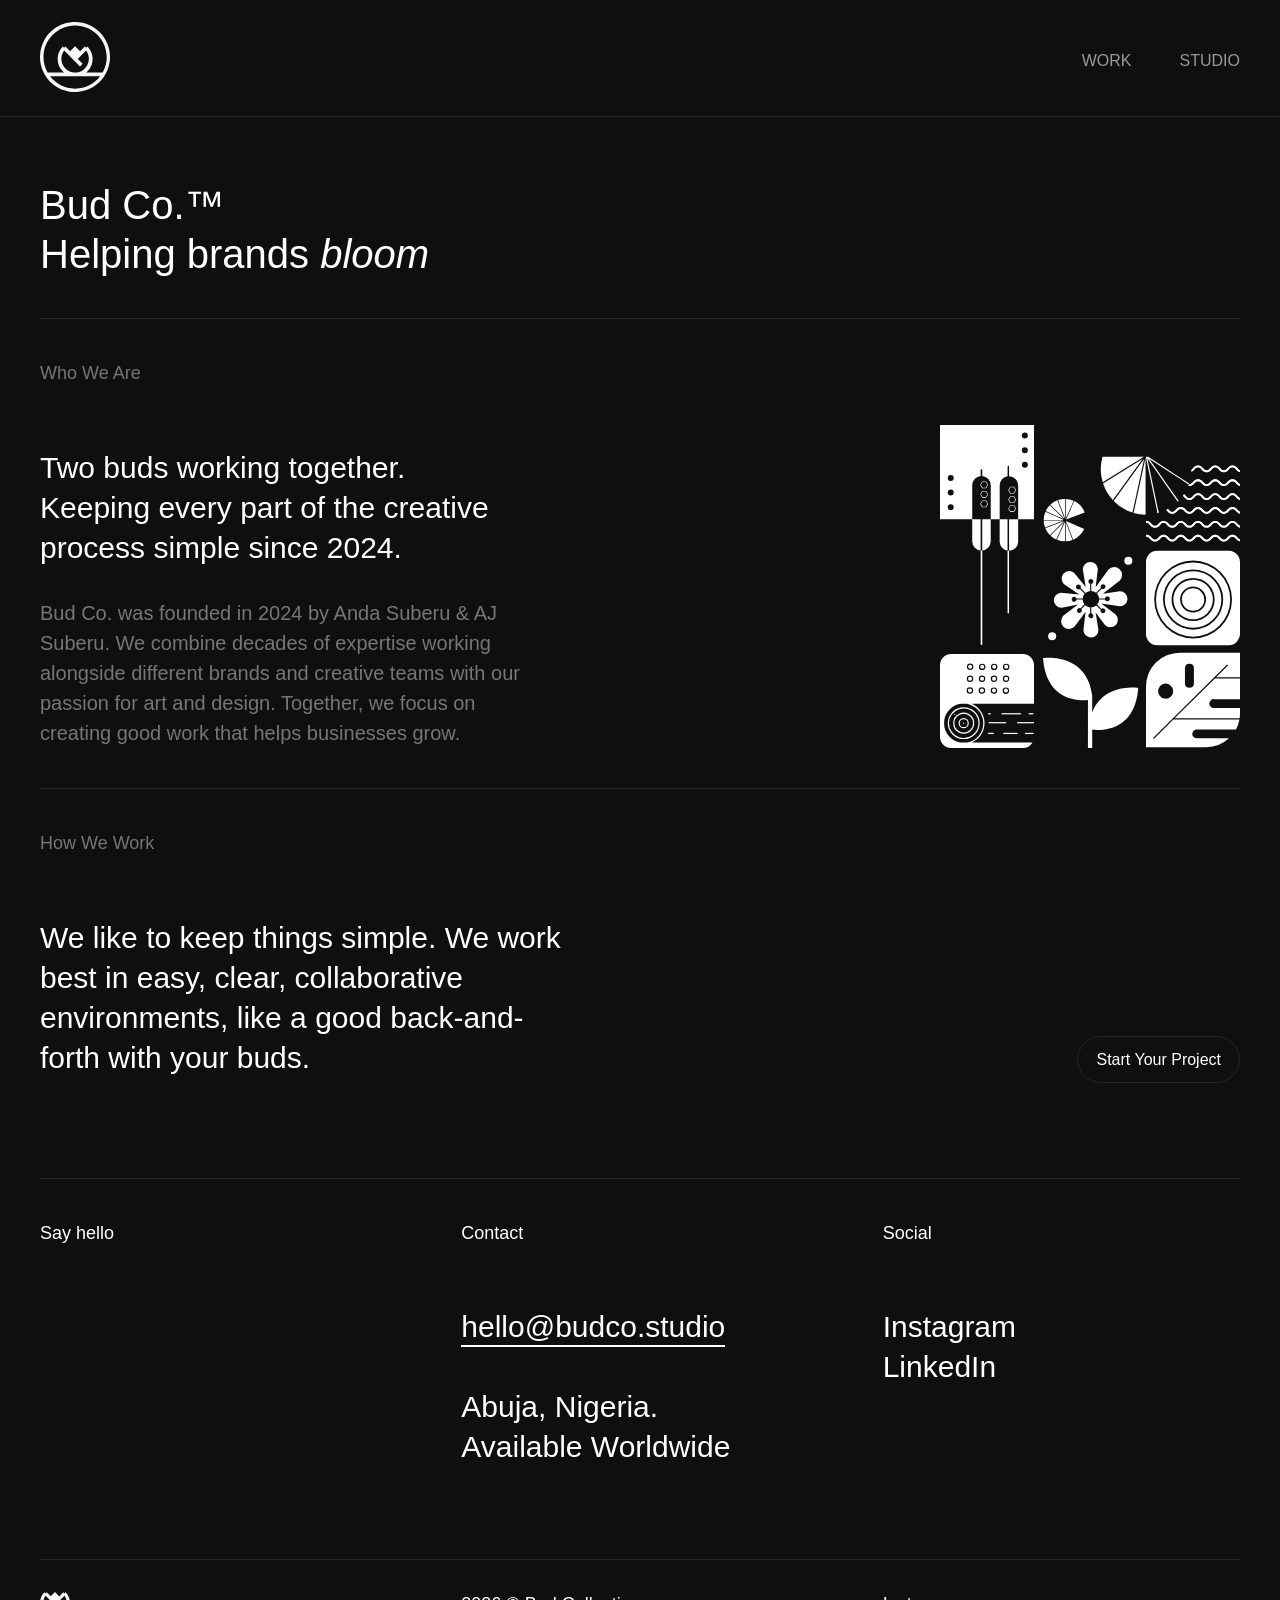
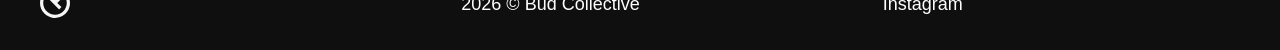
==== studio.html @ fcc559c8 "Add files via upload" ====
<!DOCTYPE html>
<html lang="en">
<head>
  <meta charset="UTF-8" />
  <meta name="viewport" content="width=device-width, initial-scale=1.0"/>
  <meta name="description" content="Studio – Bud Co.">
  <title>Studio – Bud Co.</title>
  <link rel="icon" href="budfavicon.png" type="image/png">
  <link rel="stylesheet" href="style.css" />
</head>
<body class="dark-mode">
<div class="cursor">
  <span class="cursor-text"></span>
</div>

  <header>
  <div class="header-container fade-up">
    <a href="https://www.budco.studio" class="logo">
        <img src="budlogo.svg">
    </a>

    <nav class="nav-menu">
      <ul>
      <li><a href="https://www.budco.studio">Work</a></li>
      <li><a href="https://www.budco.studio/studio.html">Studio</a></li>
      <li class="theme"><button id="theme-toggle"></button></li>
      </ul>
    </nav>
  </div>
</header>

  <main class="container">
    <section class="hero">

<div class="hero-left">
<h1>
  <span class="aline">Bud Co.™</span>
  <div class="rotatorcontainer">
  <h1 class="rotating-text">
    Helping brands <span class="nowrap">
      <span class="window">
        <div class="window-inner">
          <span><i>bloom</i><br /></span>
          <span><i>grow</i><br /></span>
          <span><i>thrive</i><br /></span>
          <span><i>blossom</i><br /></span>
          <span><i>take root</i><br /></span>
          <span><i>bloom</i><br /></span>
        </div>
      </span>
    </span>
  </h1>
</div>
</h1>
</div>

<div class="hero-right">
  <!--<p>
    Our Work
    <span class="about-arrow">
      <img src="arrow.svg" alt="">
    </span>
  </p>-->
</div>

</section>

<section class="divider"></section>

<section class="whoweare">
<div class="whowearehero">
<div class="whoweare-left">
<p class="subheading">Who We Are</p>
<h2>Two buds working together.<br> Keeping every part of the creative process simple since 2024.</h2>
<p class="whoweare-description">Bud Co. was founded in 2024 by Anda Suberu & AJ Suberu. We combine decades of expertise working alongside different brands and creative teams with our passion for art and design. Together, we focus on creating good work that helps businesses grow.</p>
</div>

<div class="whoweare-right">
<img src="budabout.svg" alt="budco illustration">
</div>
</div>

<section class="divider"></section>

<section>
<div class="serviceshero">
<div class="services-left">
<p class="subheading">How We Work</p>
<h2>We like to keep things simple. We work best in easy, clear, collaborative environments, like a good back-and-forth with your buds.
</h2>
</div>

<div class="services-right">
<a href="#" class="btn">Start Your Project</a>
</div>
</div>

</section>

<section class="divider"></section>

<section>
<div class="contact">
<div class="contact-left">
<p class="contactsubheading">Say hello</p>
</div>

<div class="contact-mid">
  <p class="contactsubheading">Contact</p>
<h2> <a href="mailto:hello@budco.studio" class="email">hello@budco.studio</a> <br><br>Abuja, Nigeria.<br>Available Worldwide</h2>
</div>

<div class="contact-right">
  <p class="contactsubheading">Social</p>
<h2>Instagram<br>LinkedIn</h2>
</div>
</div>

</section>

<section class="footer">
      <div class="footer-left">
      <a href="#" class="footerlogo">
        <img src="footerlogo.svg">
      </a>
      </div>

      <div class="footer-mid">
      <p class="links">2026 © Bud Collective</p>
      </div>

      <div class="footer-right">
      <p class="links">
        <a href="#">Instagram</a>
      </p>
      </div>
</section>

</main>
</body>

<script>
// Momentum scroll
/*
let currentScroll = window.scrollY;
let targetScroll = window.scrollY;
const ease = 0.05;

let isEnabled = false;
let wheelHandler = null;

function isDesktop() {
  return window.innerWidth > 1023;
}

function enableSmoothScroll() {
  if (isEnabled) return;

  isEnabled = true;

  wheelHandler = (e) => {
    e.preventDefault();

    targetScroll += e.deltaY;
    targetScroll = Math.max(
      0,
      Math.min(
        targetScroll,
        document.documentElement.scrollHeight - window.innerHeight
      )
    );
  };

  window.addEventListener("wheel", wheelHandler, { passive: false });

  function animate() {
    currentScroll += (targetScroll - currentScroll) * ease;
    window.scrollTo(0, currentScroll);
    requestAnimationFrame(animate);
  }

  animate();
}

function disableSmoothScroll() {
  if (!isEnabled) return;

  isEnabled = false;

  window.removeEventListener("wheel", wheelHandler);
  wheelHandler = null;

  window.scrollTo(0, window.scrollY);
}

function checkScrollMode() {
  if (isDesktop()) {
    enableSmoothScroll();
  } else {
    disableSmoothScroll();
  }
}

// init after load (important)
window.addEventListener("load", checkScrollMode);
window.addEventListener("resize", checkScrollMode);

*/

// Theme toggle
const toggleButton = document.getElementById('theme-toggle');
const body = document.body;

// Add img and span inside the button
toggleButton.innerHTML = `
  <img id="theme-icon" src="" alt="theme icon" />
  <span id="theme-label"></span>
`;

const icon = document.getElementById('theme-icon');
const label = document.getElementById('theme-label');

// Update button icon and label based on current theme
function updateButtonLabel() {
  if (body.classList.contains('dark-mode')) {
    icon.src = 'dark_mode.svg';
    label.textContent = '';
  } else {
    icon.src = 'light_mode.svg';
    label.textContent = '';
  }
}

// Manual toggle — user takes control
toggleButton.addEventListener('click', () => {
  body.classList.toggle('dark-mode');
  updateButtonLabel();
});

// Initialize on page load
updateButtonLabel();

// Custom cursor
const cursor = document.querySelector(".cursor");

let mouseX = 0;
let mouseY = 0;
let currentX = 0;
let currentY = 0;

let started = false;

document.addEventListener("mousemove", (e) => {
  mouseX = e.clientX;
  mouseY = e.clientY;

  if (!started) {
    // instantly sync position (no animation jump)
    currentX = mouseX;
    currentY = mouseY;

    cursor.style.left = currentX + "px";
    cursor.style.top = currentY + "px";
    cursor.style.opacity = "1";

    started = true;
    requestAnimationFrame(animateCursor);
  }
});

// smooth follow
function animateCursor() {
  currentX += (mouseX - currentX) * 0.3;
  currentY += (mouseY - currentY) * 0.3;

  cursor.style.left = currentX + "px";
  cursor.style.top = currentY + "px";

  requestAnimationFrame(animateCursor);
}
animateCursor();

const hoverTargets = document.querySelectorAll(".project");
const cursorText = document.querySelector(".cursor-text");

hoverTargets.forEach((el) => {
  el.addEventListener("mouseenter", () => {
    cursor.classList.add("active");

    cursor.style.transform = "translate(-50%, -50%) scale(2.5)";

    if (el.classList.contains("project")) {
      cursorText.textContent = "View";
    } else {
      cursorText.textContent = "";
    }

    cursorText.style.opacity = "1";
    cursorText.style.transform = "scale(1)";
  });

  el.addEventListener("mouseleave", () => {
    cursor.classList.remove("active");
    cursor.style.transform = "translate(-50%, -50%) scale(1)";

    cursorText.style.opacity = "0";
    cursorText.style.transform = "scale(0.8)";
  });
});

const linkHoverTargets = document.querySelectorAll("a, button");

linkHoverTargets.forEach((el) => {
  el.addEventListener("mouseenter", () => {
    cursor.classList.add("link-hover");
  });

  el.addEventListener("mouseleave", () => {
    cursor.classList.remove("link-hover");
  });
});

      // Local time
  function updateLocalTime() {
  const options = {
    hour: '2-digit',
    minute: '2-digit',
    hour12: true
  };

  const now = new Date().toLocaleTimeString('en-US', options);

  // Header pill
  const pill = document.getElementById('time-pill');
  if (pill) {
    pill.textContent = now;
  }

  
  // Body text (your original one)
  const local = document.getElementById('local-time');
  if (local) {
    local.textContent = `(${now} UTC+1)`;
  }
}

// Header magic
let lastScrollY = 0;
const header = document.querySelector("header");

function updateHeader() {
  if (currentScroll > lastScrollY && currentScroll > 100) {
    header.classList.add("hide");
  } else {
    header.classList.remove("hide");
  }

  lastScrollY = currentScroll;

  requestAnimationFrame(updateHeader);
}

updateHeader();

// Ticker
const ticker = document.getElementById('cert-ticker');
const items = ticker.querySelectorAll('.ticker-item');
const itemWidth = 350 + 16; // width + gap
const totalWidth = items.length / 2 * itemWidth; // only first set

ticker.style.animation = `scroll ${totalWidth / 50}s linear infinite`; // adjust speed

// Inject keyframes
const style = document.createElement('style');
style.innerHTML = `
@keyframes scroll {
  0% { transform: translateX(0); }
  100% { transform: translateX(-${totalWidth}px); }
}`;
document.head.appendChild(style);
  </script>

</body>
</html>
---- style.css ----
/* Reset */
* {
  margin: 0;
  padding: 0;
  box-sizing: border-box;
}

html {
  scroll-behavior: auto !important;
}

/* Theme variables */
body {
  --bg: #fff;
  --cursorbg: #000;
  --text-primary: #111;
  --text-secondary: #777;
  --link: #111;
  --border: #ccc;
  --borderticker: #e3e3e3;
  --backgroundticker: #f6f6f6;
  --headerbg: #dedede;

  font-family: "Inter", sans-serif;
  background: var(--bg);
  color: var(--text-primary);
  line-height: 1.6;
  transition: background 0.3s, color 0.3s;

  margin-top: 180px;
  padding: 0 2.5rem;
  max-width: 1440px;
  margin-left: auto;
  margin-right: auto;
}

/* Dark mode overrides */
body.dark-mode {
  --bg: #0f0f0f;
  --cursorbg: #fff;
  --text-primary: #fff;
  --text-secondary: #767676;
  --link: #fff;
  --border: #252525;
  --borderticker: #303030;
  --backgroundticker: #202020;
  --headerbg: #000000;
}

@media (max-width: 767px) {
  body {
    margin-top: 150px;
  }
}

/* Header */
header {
  background-color: var(--bg);
  padding-top: 1.4rem;
  padding-bottom: 1rem;
  border-bottom: 1px solid var(--border);
  position: fixed;
  top: 0;
  left: 0;
  width: 100%;
  z-index: 1000;

  transition: transform 0.3s ease;
}

.header-container {
  display: flex;
  justify-content: space-between;
  align-items: center;
  max-width: 1440px;
  margin: 0 auto;
  padding-left: 2.5rem;
  padding-right: 2.5rem;
}

/* Hidden state (scrolling down) */
header.hide {
  transform: translateY(-100%);
}

/* Logo */
.logo img{
  min-width: 70px;
  max-width: 70px;
}

.header-container {
  display: flex;
  justify-content: space-between;
  align-items: center;
  max-width: 1440px;
  margin: 0 auto;
  padding-left: 2.5rem;
  padding-right: 2.5rem;
}

/* Container for the logo reveal */
.logo {
  position: relative;
  display: inline-block;
  overflow: hidden; /* hide the "cover rectangle" */
}

/* Responsive Header */
@media (max-width: 1023px) {
.logo img{
  min-width: 50px;
  max-width: 50px;
}

.header-container {
  padding-left: 1.5rem;
  padding-right: 1.5rem;
}
}

@media (max-width: 767px) {
header {
  padding-top: 1rem;
  padding-bottom: 0.6rem;
}
}

/* Desktop nav */
.nav-menu ul {
  list-style: none;
  display: flex;
  gap: 3rem;
  font-size: 1rem;
}

.nav-menu a {
  font-family: "Inter", sans-serif;
  font-weight: 400;
  color: #999999;
  text-decoration: none;
  pointer-events: auto;
  transition: opacity 0.2s ease;
  text-transform: uppercase;
}

.nav-menu a:hover {
  color: #FFFFFF;
}

.nav-menu .active {
  color: #FFFFFF;
}

@media (max-width: 1023px) {
  .nav-menu ul {
    gap: 1.5rem;
    font-size: 0.9rem;
  }

  .nav-menu a {
    font-size: 0.85rem;
  }
}

  .theme {
    display: none;
  }
  
#theme-toggle {
  background: none;
  border: none;
  cursor: pointer;
  font-size: 14px;
  color: var(--text-primary);
  margin-right: 8px;
}

#theme-toggle img {
  width: 16px;
  height: 16px;
  display: inline-block;
  margin-bottom: -3px;
}

.cursor {
  opacity: 0;
  width: 18px;
  height: 18px;
  background: var(--text-primary); /* FILLS the circle */
  border: none; /* removes hollow outline */

  display: flex;
  align-items: center;
  justify-content: center;
  font-size: 10px;
  font-weight: 500;
  color: var(--bg);
  text-transform: uppercase;
  letter-spacing: 1px;

  border-radius: 50%;
  position: fixed;
  top: 0;
  left: 0;
  pointer-events: none;
  transform: translate(-50%, -50%);
  z-index: 99999;

  mix-blend-mode: difference;

  transition: width 0.5s cubic-bezier(0.22, 1, 0.36, 1),
            height 0.5s cubic-bezier(0.22, 1, 0.36, 1),
            border-radius 0.5s cubic-bezier(0.22, 1, 0.36, 1),
            background 0.2s ease;
}

.cursor {
  display: flex;
  align-items: center;
  justify-content: center;
  font-size: 6px;
  font-weight: 500;
  color: var(--bg);
  text-transform: uppercase;
  letter-spacing: 1px;
}

.cursor-text {
  opacity: 0;
  transform: scale(0.8);
  transition: 0.2s ease;
  white-space: nowrap;
}

.cursor.link-hover {
  width: 35px;
  height: 35px;
  transform: translate(-50%, -50%) scale(1);
  background: var(--cursorbg);
  mix-blend-mode: difference;
  transition: width 0.4s cubic-bezier(0.22, 1, 0.36, 1),
              height 0.4s cubic-bezier(0.22, 1, 0.36, 1);
}

/* when active */
.cursor.active {
  width: 30px;
  height: 30px;
  border-radius: 999px;
  background: #fff;
  mix-blend-mode: normal;
}

@media (max-width: 1023px) {
  .cursor {
    display: none !important;
  }

  html,
  body,
  * {
    cursor: auto !important;
  }
}

.hero {
  display: flex;
  justify-content: space-between;
  align-items: flex-end;
  overflow: hidden;
}

.hero-left {
  display: flex;
  flex-direction: column;
  justify-content: flex-end;
}

.hero-right {
  display: flex;
  align-items: flex-end;
}

.hero .line {
  font-family: "Inter", sans-serif;
  font-weight: 500;
  font-size: 40px;
  line-height: 50px;
  letter-spacing: -2%;
  display: block;
  transform: translateY(100%);
  opacity: 0;
  animation: rise 0.9s cubic-bezier(0.2, 0.8, 0.2, 1) forwards;
}

.hero-right p {
  margin: 0;
  display: flex;
  align-items: center;
  gap: 8px;
  font-size: 18px;
  color: var(--text-primary);
}

.hero-arrow img {
  width: 20px;
  height: 20px;
  display: block;
}

@keyframes rise {
  from {
    transform: translateY(100%);
    opacity: 0;
  }
  to {
    transform: translateY(0);
    opacity: 1;
  }
}

.hero .line:nth-child(1) { animation-delay: 0.05s; }
.hero .line:nth-child(2) { animation-delay: 0.2s; }
.hero .line:nth-child(3) { animation-delay: 0.35s; }
.hero .line:nth-child(4) { animation-delay: 0.5s; }

.divider {
  border-bottom: 1px solid var(--border);
  margin: 40px 0;
}

.subheading {
  color: var(--text-secondary);
  font-size: 18px;
}

.contactsubheading {
  color: var(--text-primary);
  font-size: 18px;
}

/* Links */
.links {
  display: flex;
  margin-top: 24px;
  gap: 10px;
}

a {
  color: var(--link);
  text-decoration: none;
  transition: 0.2s ease;
}

a:hover {
  border-color: var(--link);
}

h2 {
  margin-top: 60px;
  margin-bottom: 60px;
  font-weight: 400;
  font-size: 30px;
  padding-right: 40%;
  line-height: 40px;
}

.email {
  padding-bottom: 2px;
  border-bottom: 2px solid var(--text-primary);
}

@media (max-width: 1023px) {
h2 {
  font-size: 28px;
  line-height: 38px;
}
}

/* Responsive */
@media (max-width: 1023px) {

  body {
    padding: 0 1.5rem;
  }

  .header {
    padding-left: 20px;
    padding-right: 20px;
  }

  .hero {
  align-items: flex-start;
  flex-direction: column;
  }

  .hero .line {
  font-weight: 400;
  font-size: 28px;
  line-height: 38px;
  letter-spacing: -2%;
}

  .hero-left {
    align-items: flex-start;
    text-align: left;
  }

  .hero h1 {
    text-align: left;
  }

.hero-right {
  justify-content: flex-start; /* pushes it left */
  align-items: flex-start;
  width: 100%;
}

.hero-right p {
  margin-top: 60px;
}

  .herovideo {
    gap: 16px;
  }

  .project-item {
    width: 100% !important;
  }

  .project-item img {
    width: 100%;
    height: auto;
  }

  .project {
  display: block;
  overflow: hidden;
  border-radius: 8px;
}

  .footer .links {
    font-size: 16px !important;
    gap: 7px;
  }

}

.herovideo {
  margin-top: 80px;
  display: flex;
  gap: 24px;
  flex-wrap: wrap;
  justify-content: flex-end;
}

.herovideo video {
  width: 70%;
  height: auto;
  display: block;
  object-fit: cover;
  border-radius: 8px;
  margin-left: 0;
}

@media (max-width: 767px) {
  .herovideo {
    justify-content: center;
  }

  .herovideo video {
    width: 100%;
  }
}

.btn {
  padding: 10px 18px;
  border: 1px solid var(--border);
  border-radius: 999px;

  color: var(--text-primary);
  text-decoration: none;
}

.btn:hover {
  border-color: var(--text-primary);
}

.workhero {
  display: flex;
  justify-content: space-between;
  gap: 4rem;
  margin-top: 2rem;
  align-items: flex-end;
}

.work-left {
  flex: 1;
  max-width: 75%;
  display: flex;
  flex-direction: column;
  justify-content: flex-end;
}

.work-right {
  display: flex;
  align-items: flex-end;
  padding-bottom: 3.4rem; /* tweak this if needed */
}

@media (max-width: 1023px) {
  .workhero {
    flex-direction: column;
    align-items: flex-start;
    gap: 1.5rem;
  }

  .work-left {
    max-width: 100%;
  }

  .work-right {
    align-items: flex-start;
    padding-bottom: 0;
  }

  h2 {
    padding-right: 0;
    margin-bottom: 0;
  }

  .btn {
    display: none;
  }
}

.portfolio {
  display: grid;
  gap: 2rem;
  margin-top: 6rem;
}

.project-media {
  overflow: hidden;
  border-radius: 8px;
  position: relative;
  width: 100%;
  height: 260px;
}

/* FIX: use absolute fill instead of % height */
.project-media img {
  position: absolute;
  inset: 0;

  width: 100%;
  height: 110%;
  object-fit: cover;

  transform: translateY(0);
  transition: transform 0.9s cubic-bezier(0.22, 1, 0.36, 1);
  will-change: transform;
}

.project:hover .project-media img {
  transform: translateY(-10px);
}

/* Placement */

.large {
  grid-column: 1 / span 6;
}

.small.right {
  grid-column: 8 / span 4;
  margin-top: -5rem;
}

.medium.center {
  grid-column: 4 / span 4;
  margin-top: 8rem;
  margin-left: 5rem;
  margin-right: -5rem;
}

.left-bottom {
  grid-column: 1 / span 4;
  margin-top: 13rem;
}

.right-bottom {
  grid-column: 8 / span 4;
  margin-top: 8rem;
}

.large .project-media {
  height: 600px;
}

.medium.center .project-media {
  height: 450px;
}

.small.right .project-media {
  height: 320px;
}

.left-bottom .project-media {
  height: 320px;
}

.right-bottom .project-media {
  height: 400px;
}

@media (min-width: 768px) and (max-width: 1023px) {

.medium.center {
  margin-top: 6rem;
}

.left-bottom {
  margin-top: 11rem;
}

.right-bottom {
  margin-top: 6rem;
}

.large .project-media {
  height: 410px;
}

.medium.center .project-media {
  height: 310px;
}

.small.right .project-media {
  height: 220px;
}

.left-bottom .project-media {
  height: 220px;
}

.right-bottom .project-media {
  height: 275px;
}
}

@media (max-width: 767px) {
  .portfolio {
    display: flex;
    flex-direction: column;
    gap: 2.5rem;
  }

  .large,
  .small.right,
  .medium.center,
  .left-bottom,
  .right-bottom {
    grid-column: auto;
    margin-top: 0;
    margin-left: 0;
    margin-right: 0;
    width: 100%;
  }

    .project-media,
  .large .project-media,
  .small.right .project-media,
  .medium.center .project-media,
  .left-bottom .project-media,
  .right-bottom .project-media {
    height: 320px;
  }

  .portfolio {
  margin-top: 3rem;
}
}

.project-meta {
  display: grid;
  grid-template-columns: 1fr auto;
  align-items: center;
  width: 100%;
  margin-top: 10px;
  font-size: 18px;
}

.comingsoon {
  color: var(--text-secondary);
  font-size: 18px;
}

.serviceshero {
  display: flex;
  justify-content: space-between;
  gap: 4rem;
  margin-top: 2rem;
  align-items: flex-end;
}

.services-left {
  flex: 1;
  max-width: 75%;
  display: flex;
  flex-direction: column;
  justify-content: flex-end;
}

.services-right {
  display: flex;
  align-items: flex-end;
  padding-bottom: 3.4rem; /* tweak this if needed */
}

.services {
    min-width: 80%;
    max-width: 80%;
    margin-left: auto;
    padding: 80px 0;
}

.service-item {
    display: grid;
    grid-template-columns: 120px 1fr 420px;
    align-items: start;
    gap: 40px;
    padding: 52px 0;
    border-top: 1px solid var(--border);
}

.service-item:last-child {
    border-bottom: 0px solid var(--border);
    padding-bottom: 0;
}

.service-number {
    font-size: 1rem;
    font-weight: 600;
    color: var(--text-primary);
}

.service-title {
    font-size: 30px;
    font-weight: 400;
    color: var(--text-primary);
    margin-top: -10px;
}

.service-description {
    font-size: 18px;
    line-height: 1.5;
    color: var(--text-secondary);
    max-width: 420px;
}

@media (max-width: 1023px) {
    .serviceshero {
    flex-direction: column;
    align-items: flex-start;
    gap: 1.5rem;
  }

  .services-left {
    width: 100%;
    max-width: 100%;
  }

  .services-right {
    display: none;
  }

  h2 {
    padding-right: 0;
  }

  .services-left {
  max-width: 100%;
  }

  .service-number {
  display: none;
}

.service-title {
    font-size: 28px;
}

.services {
    min-width: 100%;
    max-width: 100%;
}

  .service-item {
    grid-template-columns: unset;
    display: flex;
    flex-direction: column;
    gap: 8px;
  }
}

.carousel {
    display: flex;
    gap: 24px;
    overflow-x: auto;
    scroll-snap-type: x mandatory;
    cursor: grab;
    scrollbar-width: none;
    -ms-overflow-style: none;
    scroll-behavior: smooth;
    padding-bottom: 20px;
}

.carousel::-webkit-scrollbar {
    display: none;
}

.carousel.dragging {
    cursor: grabbing;
    scroll-behavior: auto;
}

.carousel-item {
    flex: 0 0 350px;
    scroll-snap-align: start;
    user-select: none;
}

.carousel-item img {
    width: 100%;
    display: block;
    object-fit: cover;
    border-radius: 8px;
}

/* Different image heights */
.carousel-item:nth-child(1) img {
    height: 420px;
}

.carousel-item:nth-child(2) img {
    height: 360px;
}

.carousel-item:nth-child(3) img {
    height: 480px;
}

.carousel-item:nth-child(4) img {
    height: 390px;
}

.carousel-item:nth-child(5) img {
    height: 450px;
}

.text {
    margin-top: 14px;
}

.title {
    font-size: 16px;
    font-weight: 400;
    margin-bottom: 4px;
}

.subtitle {
    color: #777;
    font-size: 0.95rem;
    padding-bottom: 2px;
}

@media (max-width: 1023px) {
.carousel-title {
  padding-bottom: 40px;
}
}

@media (max-width: 767px) {
    .carousel-item {
        flex: 0 0 80%;
    }

.carousel-item:nth-child(1) img {
    height: 320px;
}

.carousel-item:nth-child(2) img {
    height: 260px;
}

.carousel-item:nth-child(3) img {
    height: 380px;
}

.carousel-item:nth-child(4) img {
    height: 290px;
}

.carousel-item:nth-child(5) img {
    height: 350px;
}
}

.contact {
  display: flex;
  justify-content: space-between;
  gap: 4rem;
  margin-top: 2rem;
  align-items: flex-start;
}

.contact-left {
  flex: 1;
  display: flex;
  flex-direction: column;
  justify-content: flex-start;
}

.contact-mid {
  flex: 1;
  display: flex;
  flex-direction: column;
  align-items: flex-start;
}

.contact-right {
  flex: 1;
  display: flex;
  flex-direction: column;
  align-items: flex-start;
}

@media (max-width: 1023px) {
  .contact {
    flex-direction: column;
    gap: 4rem;
    align-items: flex-start;
    margin-bottom: 2rem;
  }

  .contact h2 {
    margin-top: 0;
  }
}

.footer {
  border-top: 1px solid var(--border);
  margin-top: 60px;
  padding-top: 30px;
  padding-bottom: 30px;
  display: flex;
  justify-content: space-between;
  gap: 4rem;
  margin-top: 2rem;
  align-items: flex-start;
}

.footer-left {
  flex: 1;
  display: flex;
  flex-direction: column;
  justify-content: flex-start;
}

.footer-mid {
  flex: 1;
  display: flex;
  flex-direction: column;
  align-items: flex-start;
}

.footer-right {
  flex: 1;
  display: flex;
  flex-direction: column;
  align-items: flex-start;
}

.footer p {
  margin: 0;
  font-size: 18px;
}

.footerlogo img {
  width: 30px;
  height: 30px;
  display: block;
}

@media (max-width: 1023px) {
  .footer {
    gap: 0;
  }

    .footer-mid {
    align-items: flex-end;
    text-align: right;
  }

  .footer-right {
    align-items: flex-end;
    text-align: right;
    display: none;
  }

    .footer-mid p {
    white-space: nowrap;
  }

  .footerlogo img {
    margin-top: -4px;
  }
}

html, body, * {
  cursor: none !important;
}

/* Get Inter Font */
@import url("https://rsms.me/inter/inter.css");
html {
  font-family: "Inter", sans-serif;
}
@supports (font-variation-settings: normal) {
  html {
    font-family: "Inter var experimental", sans-serif;
  }
}

:root {
  --rotator-font-size: 40px;
  --rotator-line-height: 1.2;
  --num-words: 6; /* Updated to include the extra "trust" */
  --animation-duration: 8s; /* Adjusted duration for the additional word */
}

.rotating-text {
  font-size: var(--rotator-font-size);
  line-height: var(--rotator-line-height);
  font-weight: 400;
}

.window {
  display: inline-block;
  overflow: hidden;
  flex-grow: 1; /* Allows .window to grow and take up remaining space */
  height: calc(var(--rotator-font-size) * var(--rotator-line-height));
  vertical-align: bottom;
}

.window-inner {
  display: inline-block;
  animation: scroll-text var(--animation-duration) ease-in-out infinite;
  color: var(--text-primary);
}
.window span {
  display: block;
}

@keyframes scroll-text {
  0% {
    transform: translateY(0%); /* trust */
  }
  16.66% {
    transform: translateY(calc(-16.66%)); /* loyalty */
  }
  33.33% {
    transform: translateY(calc(-33.33%)); /* respect */
  }
  50% {
    transform: translateY(calc(-50%)); /* value */
  }
  66.66% {
    transform: translateY(calc(-66.66%)); /* referrals */
  }
  83.33% {
    transform: translateY(calc(-83.33%)); /* trust (at the end) */
  }
  100% {
    transform: translateY(calc(-83.33%)); /* trust (at the end) */
  }
}

.rotatorcontainer {
  width: 100%;
  max-width: 60rem;
  margin-left: auto;
  margin-right: auto;
}

.nowrap {
  white-space: nowrap;
}

.about-arrow img {
  width: 20px;
  height: 20px;
  display: block;
  transform: rotate(-135deg);
}

.whowearehero {
  display: flex;
  justify-content: space-between;
  gap: 4rem;
  margin-top: 2rem;
  align-items: flex-end;
}

.whoweare-left {
  flex: 1;
  max-width: 100%;
  display: flex;
  flex-direction: column;
  justify-content: flex-end;
}

.whoweare-right {
  display: flex;
  align-items: flex-end;
}

.whoweare-right img {
  width: 300px;
}

.whoweare-description {
    font-size: 20px;
    line-height: 1.5;
    color: var(--text-secondary);
    max-width: 500px;
    margin-top: -30px;
}

@media (max-width: 1023px) {
  .whowearehero {
    flex-direction: column;
    align-items: flex-start;
    gap: 2rem;
  }

  .whoweare-left,
  .whoweare-right {
    width: 100%;
  }

  .whoweare-left h2 {
    margin-bottom: 40px;
  }

    .whoweare-right {
    width: 100%;
    display: flex;
    justify-content: center;
  }

  .whoweare-right img {
    width: 95%;
    padding-top: 20px;
  }

  .whoweare-description {
    max-width: 100%;
    margin-top: 0;
  }
}

.hero .aline {
  font-family: "Inter", sans-serif;
  font-weight: 400;
  font-size: 40px;
  line-height: 50px;
  letter-spacing: -2%;
  display: block;
  transform: translateY(100%);
  opacity: 0;
  animation: rise 0.9s cubic-bezier(0.2, 0.8, 0.2, 1) forwards;
}

.contact h2 {
  padding-right: 0%;
}

.project-grid {
  display: grid;
  grid-template-columns: 1fr 1.2fr;
  gap: 8rem;
  align-items: start;
}

.projectpageproject-meta {
  display: flex;
  flex-direction: column;
  align-items: flex-start;
  margin-top: 10px;
}

.projectpageproject-meta h1 {
  font-size: 40px;
  font-weight: 500;
  margin-bottom: 1rem;
  line-height: 1.1;
}

.project-tags {
  display: flex;
  gap: 0.75rem;
  flex-wrap: wrap;
}

.project-tags span {
  border: 1px solid var(--border);
  border-radius: 999px;
  padding: 10px 18px;
  font-size: 16px;
  color: var(--text-primary);
}

.project-description {
  font-size: 24px;
  line-height: 34px;
  font-weight: 400;
  max-width: 800px;
  margin-top: 10px;
  margin-bottom: 5rem;
  color: var(--text-primary);
}

.project-details {
  border-top: 1px solid rgba(255,255,255,0.08);
}

.detail-row {
  display: grid;
  grid-template-columns: 180px 1fr;
  padding: 1rem 0;
  border-bottom: 1px solid rgba(255,255,255,0.08);
}

.label {
  color: rgba(255,255,255,0.75);
  font-size: 1rem;
}

.value {
  color: #fff;
  font-size: 1rem;
  line-height: 1.6;
}

@media (max-width: 1023px) {
  .project-grid {
    grid-template-columns: 1fr;
    gap: 2rem;
  }

  .detail-row {
    grid-template-columns: 120px 1fr;
  }

  .project-tags span {
  font-size: 14px;
  }

  .project-description {
  margin-bottom: 2rem;
}

  .project-tags {
  display: none !important;
  }

  .projectpageproject-meta h1 {
  margin-bottom: 0 !important;
  }

}

/* Gallery rows */
.project-gallery {
  margin-top: 4rem;
  display: flex;
  flex-direction: column;
  gap: 2rem;
  margin-bottom: 4rem;
}

.gallery-row.single img {
  width: 100%;
  display: block;
  object-fit: cover;
}

.gallery-row.double {
  display: flex;
  flex-direction: row;
  gap: 2rem;
}

.gallery-row.double-hero {
  display: flex;
  margin-top: 2rem;
  margin-bottom: 3rem;
}

.gallery-row.double img {
  width: calc(50% - 1rem); /* half width minus half the gap */
  display: block;
  object-fit: cover;
}

.gallery-row.double div {
  width: calc(50% - 1rem); /* half width minus half the gap */
  display: block;
  object-fit: cover;
}

/* Responsive gallery */
@media (max-width: 1023px) {
  .gallery-row.double img {
  width: calc(50% - 0.5rem); /* half width minus half the gap */
  }
    
  .gallery-row.double div {
    width: 100%;
  }

  .project-gallery {
  gap: 1rem;
  }

  .gallery-row.double {
  gap: 1rem;
  }

  .gallery-row.double-hero {
    flex-direction: column;
    gap: 2rem;
  }
}

.gobackhome {
  display: flex;
  align-items: flex-end;
  padding-bottom: 3.4rem; /* tweak this if needed */
}

.projectnav {
  display: flex;
  justify-content: space-between;
  gap: 4rem;
  margin-top: 2rem;
  align-items: flex-end;
}

@media (max-width: 1023px) {
  .projectnav .btn {
    display: inline-flex;
  }
}
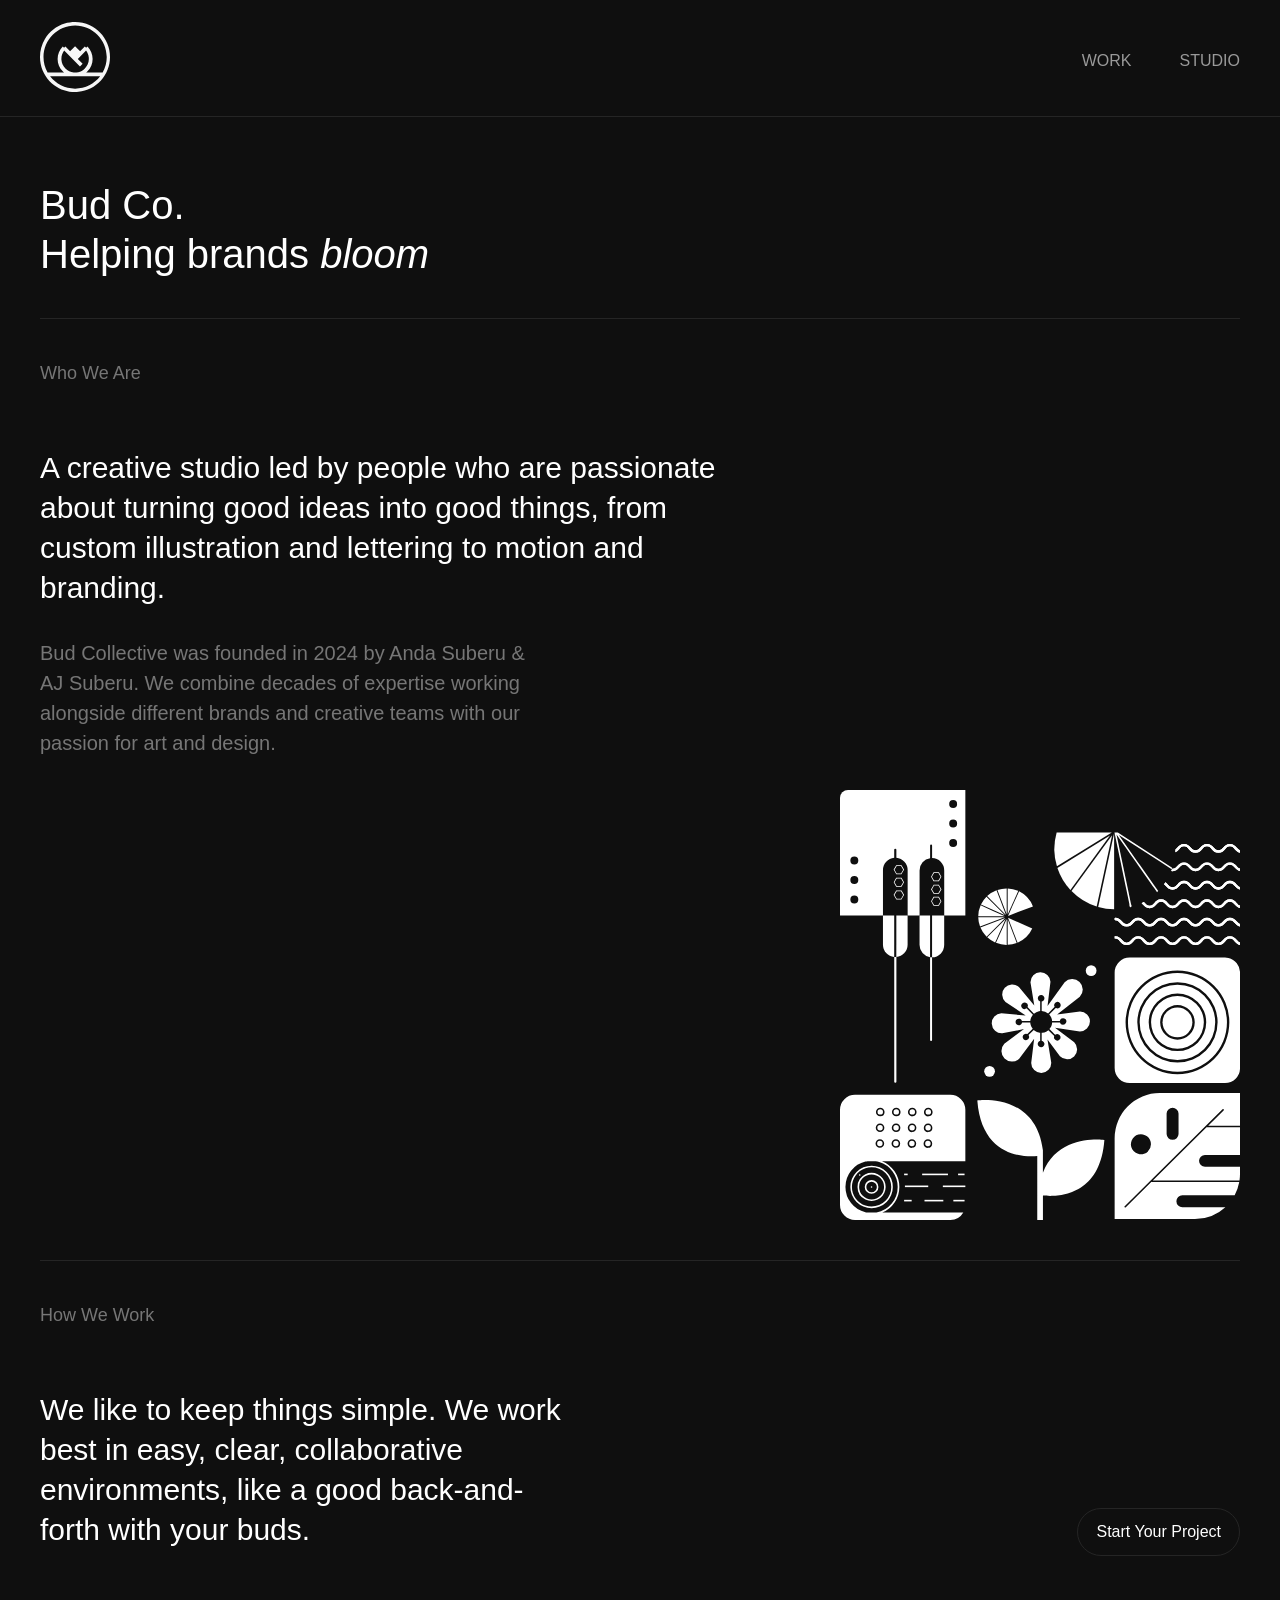
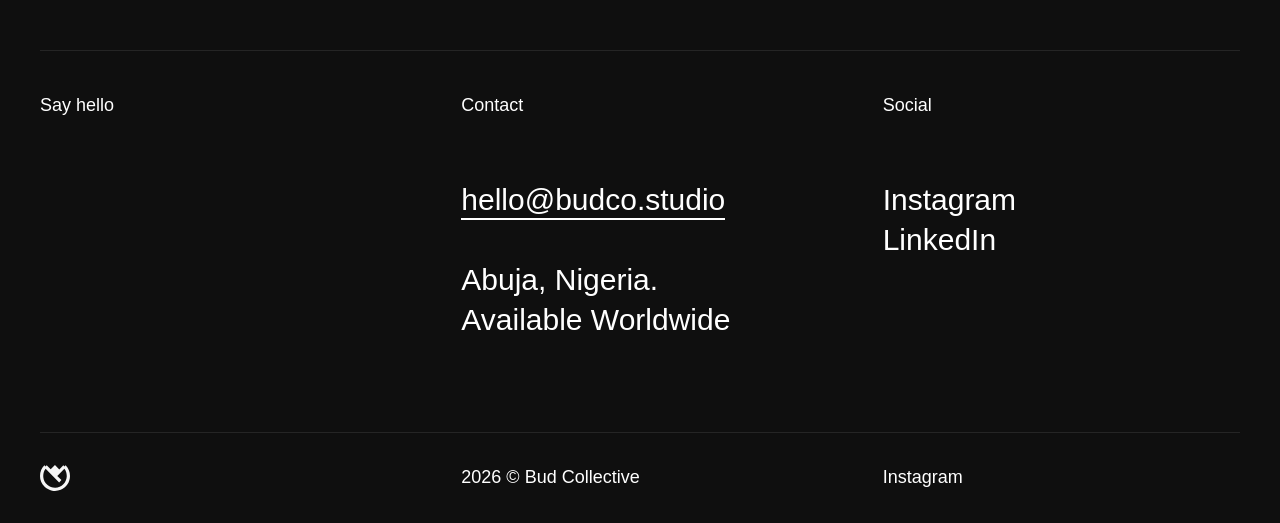
==== commit f7a04f1a: "Add files via upload" ====
--- a/studio.html
+++ b/studio.html
@@ -34,7 +34,7 @@
 
 <div class="hero-left">
 <h1>
-  <span class="aline">Bud Co.™</span>
+  <span class="aline">Bud Co.</span>
   <div class="rotatorcontainer">
   <h1 class="rotating-text">
     Helping brands <span class="nowrap">
@@ -71,8 +71,16 @@
 <div class="whowearehero">
 <div class="whoweare-left">
 <p class="subheading">Who We Are</p>
-<h2>Two buds working together.<br> Keeping every part of the creative process simple since 2024.</h2>
-<p class="whoweare-description">Bud Co. was founded in 2024 by Anda Suberu & AJ Suberu. We combine decades of expertise working alongside different brands and creative teams with our passion for art and design. Together, we focus on creating good work that helps businesses grow.</p>
+<h2>A creative studio led by people who are passionate about turning good ideas into good things, from custom illustration and lettering to motion and branding.</h2>
+<p class="whoweare-description">Bud Collective was founded in 2024 by Anda Suberu & AJ Suberu. We combine decades of expertise working alongside different brands and creative teams with our passion for art and design.</p>
+</div>
+
+<div class="whoweare-right">
+</div>
+
+</div>
+<div class="whowearehero">
+<div class="whoweare-left">
 </div>
 
 <div class="whoweare-right">
--- a/style.css
+++ b/style.css
@@ -284,7 +284,7 @@
 
 .hero .line {
   font-family: "Inter", sans-serif;
-  font-weight: 500;
+  font-weight: 400;
   font-size: 40px;
   line-height: 50px;
   letter-spacing: -2%;
@@ -364,6 +364,7 @@
   font-size: 30px;
   padding-right: 40%;
   line-height: 40px;
+  letter-spacing: -2%;
 }
 
 .email {
@@ -1128,7 +1129,8 @@
 }
 
 .whoweare-right img {
-  width: 300px;
+  width: 400px;
+  border-radius: 8px;
 }
 
 .whoweare-description {
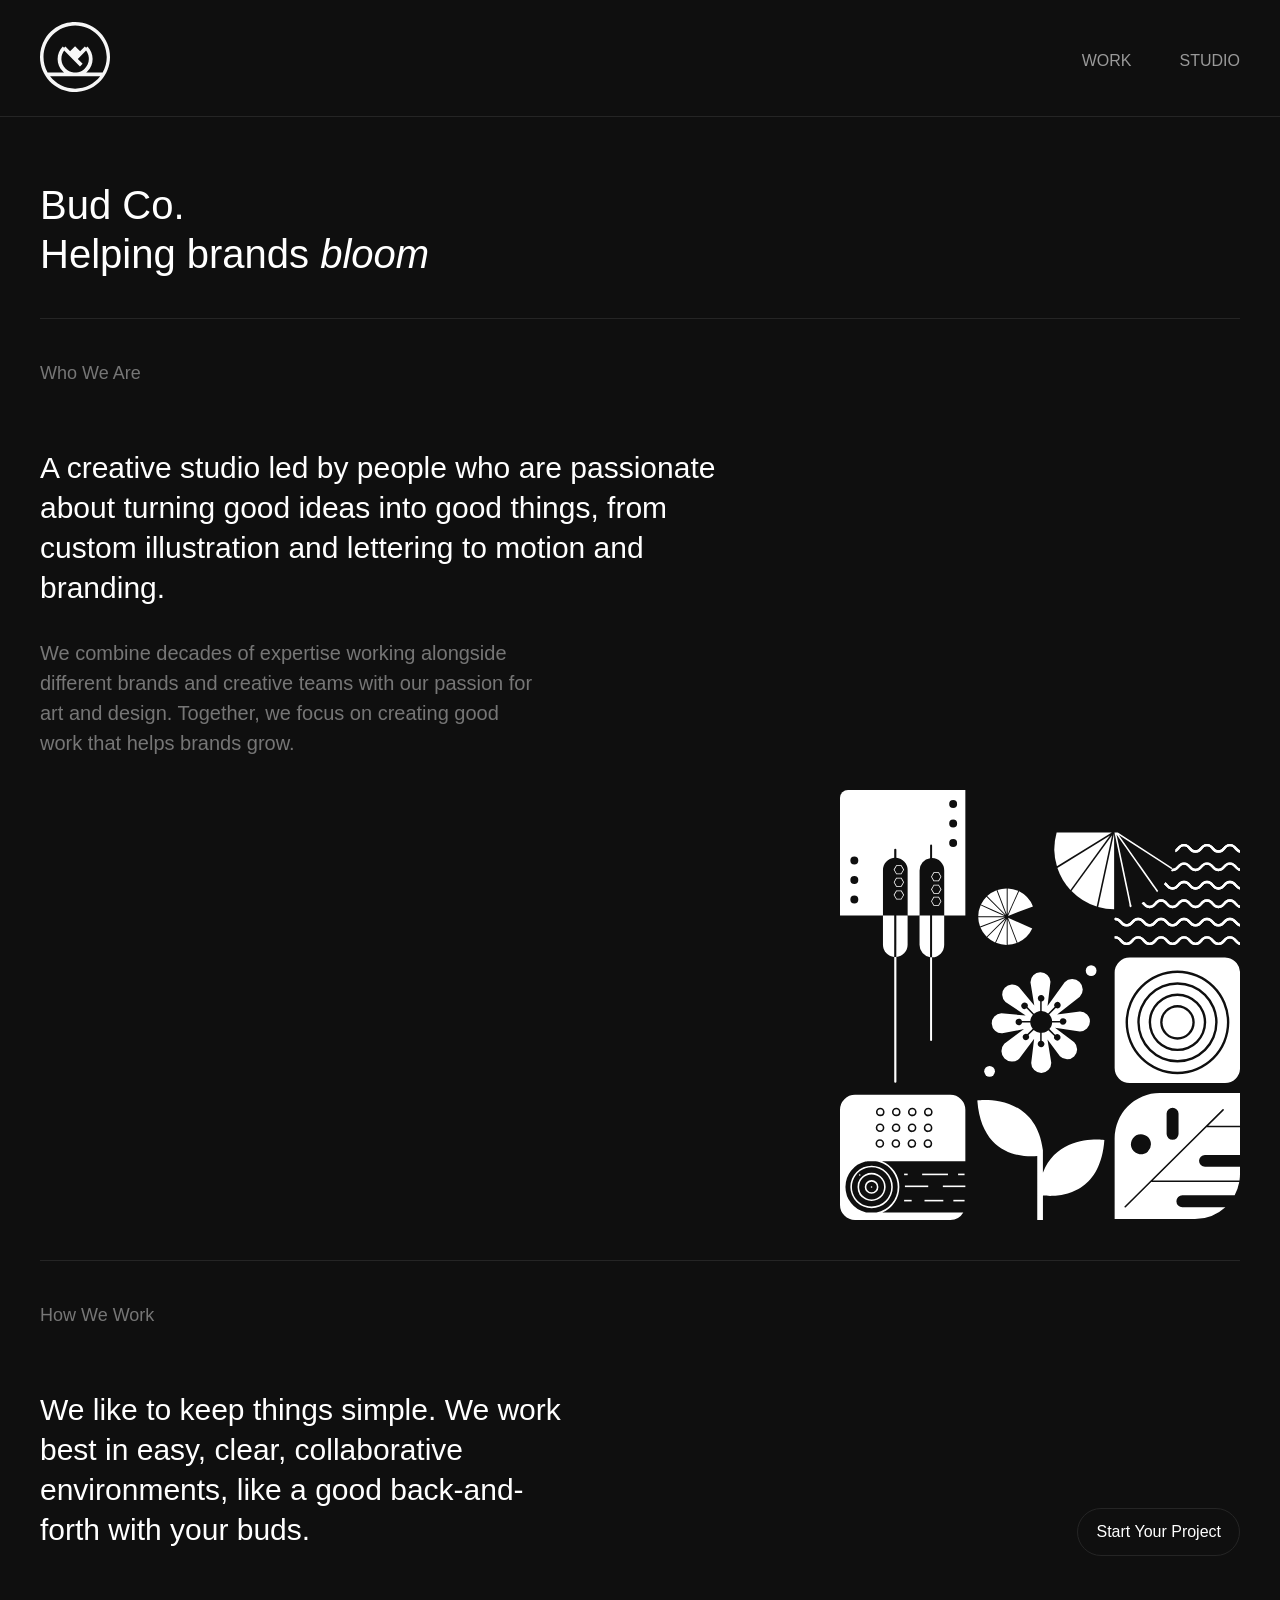
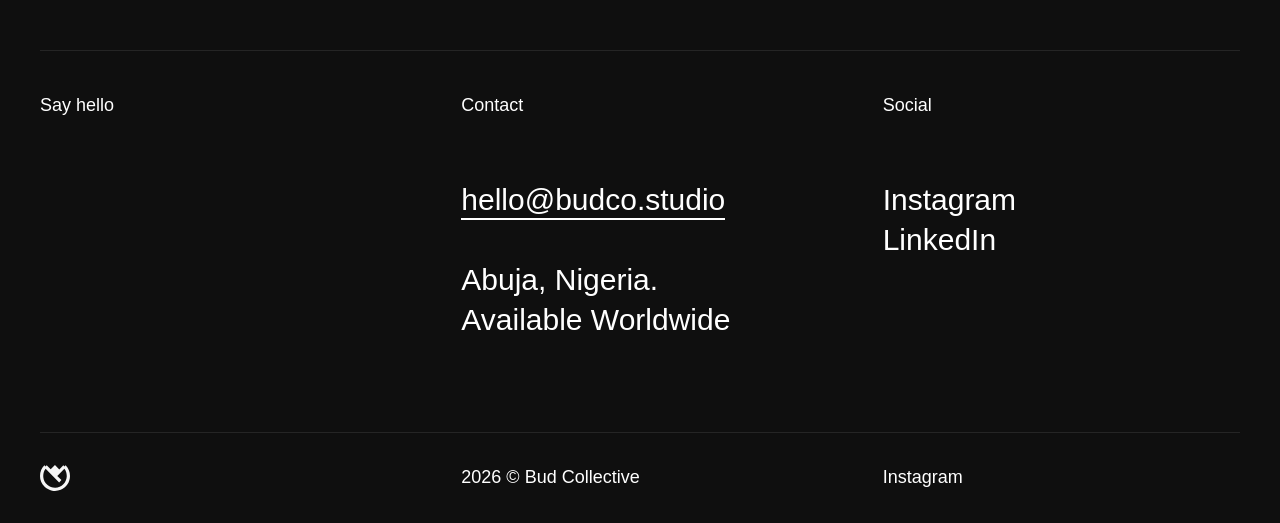
==== commit 1cb3519b: "Update studio.html" ====
--- a/studio.html
+++ b/studio.html
@@ -72,7 +72,9 @@
 <div class="whoweare-left">
 <p class="subheading">Who We Are</p>
 <h2>A creative studio led by people who are passionate about turning good ideas into good things, from custom illustration and lettering to motion and branding.</h2>
-<p class="whoweare-description">Bud Collective was founded in 2024 by Anda Suberu & AJ Suberu. We combine decades of expertise working alongside different brands and creative teams with our passion for art and design.</p>
+<p class="whoweare-description">We combine decades of expertise working alongside different brands and creative teams with our passion for art and design. Together, we focus on creating good work that helps brands grow.
+
+</p>
 </div>
 
 <div class="whoweare-right">
@@ -389,4 +391,4 @@
   </script>
 
 </body>
-</html>+</html>
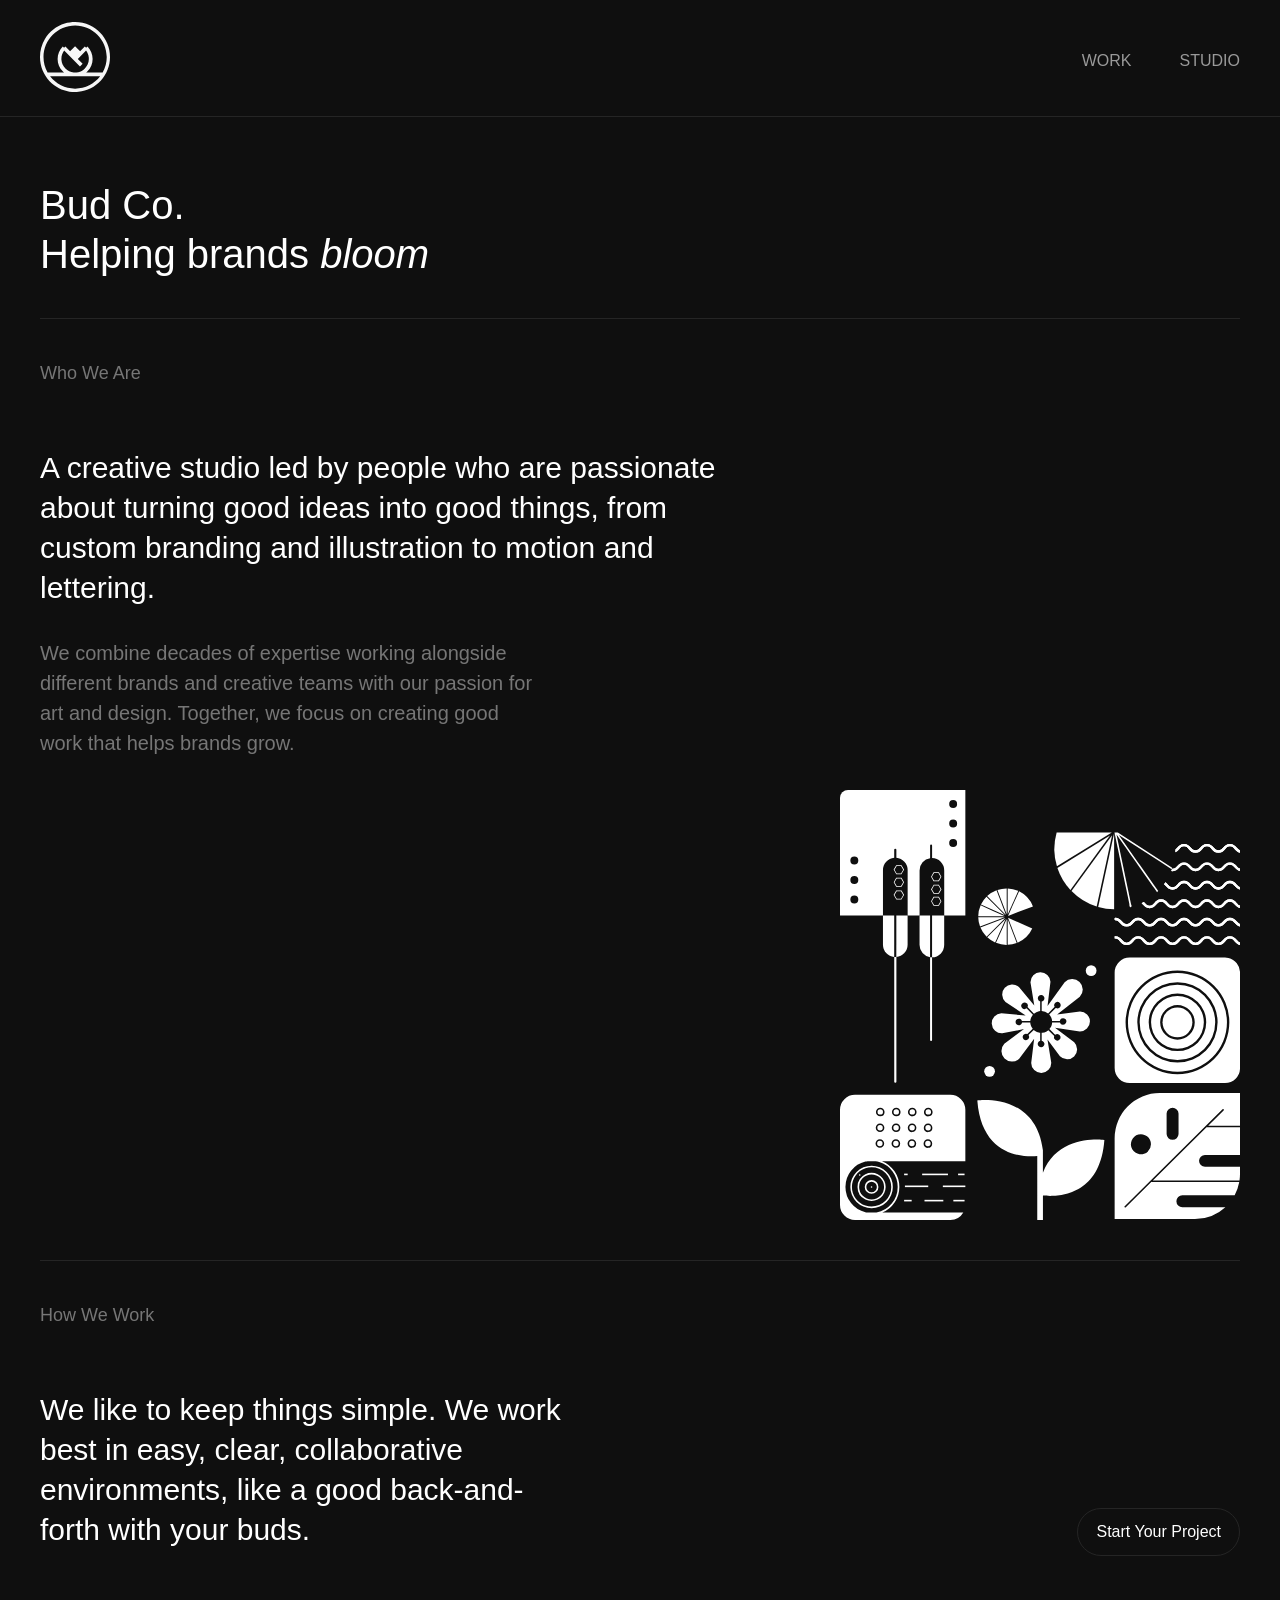
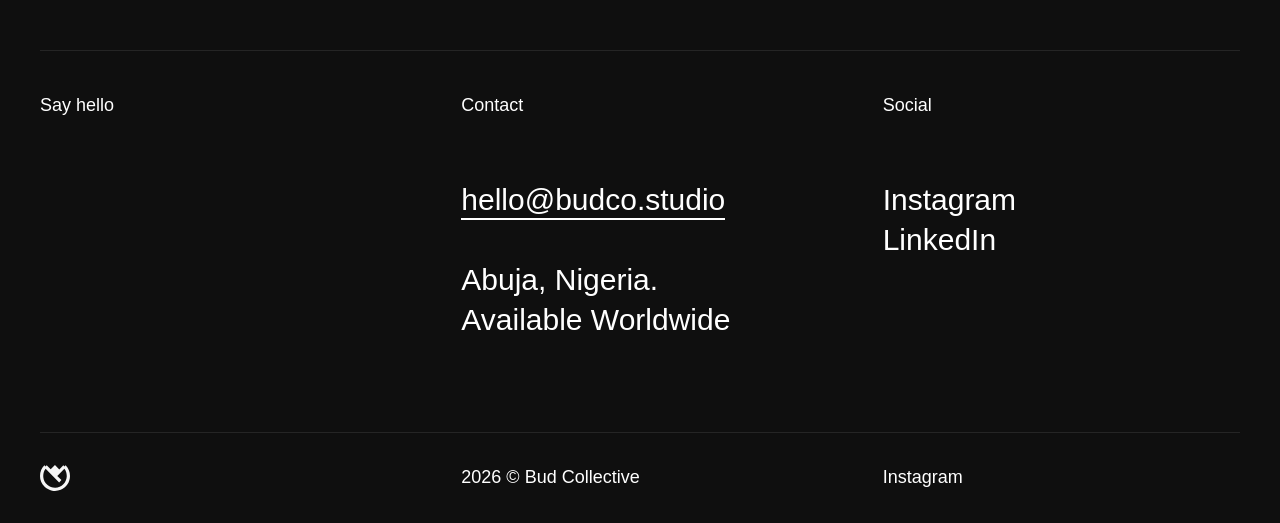
==== commit aa291eb1: "Update studio.html" ====
--- a/studio.html
+++ b/studio.html
@@ -71,7 +71,7 @@
 <div class="whowearehero">
 <div class="whoweare-left">
 <p class="subheading">Who We Are</p>
-<h2>A creative studio led by people who are passionate about turning good ideas into good things, from custom illustration and lettering to motion and branding.</h2>
+<h2>A creative studio led by people who are passionate about turning good ideas into good things, from custom branding and illustration to motion and lettering.</h2>
 <p class="whoweare-description">We combine decades of expertise working alongside different brands and creative teams with our passion for art and design. Together, we focus on creating good work that helps brands grow.
 
 </p>
